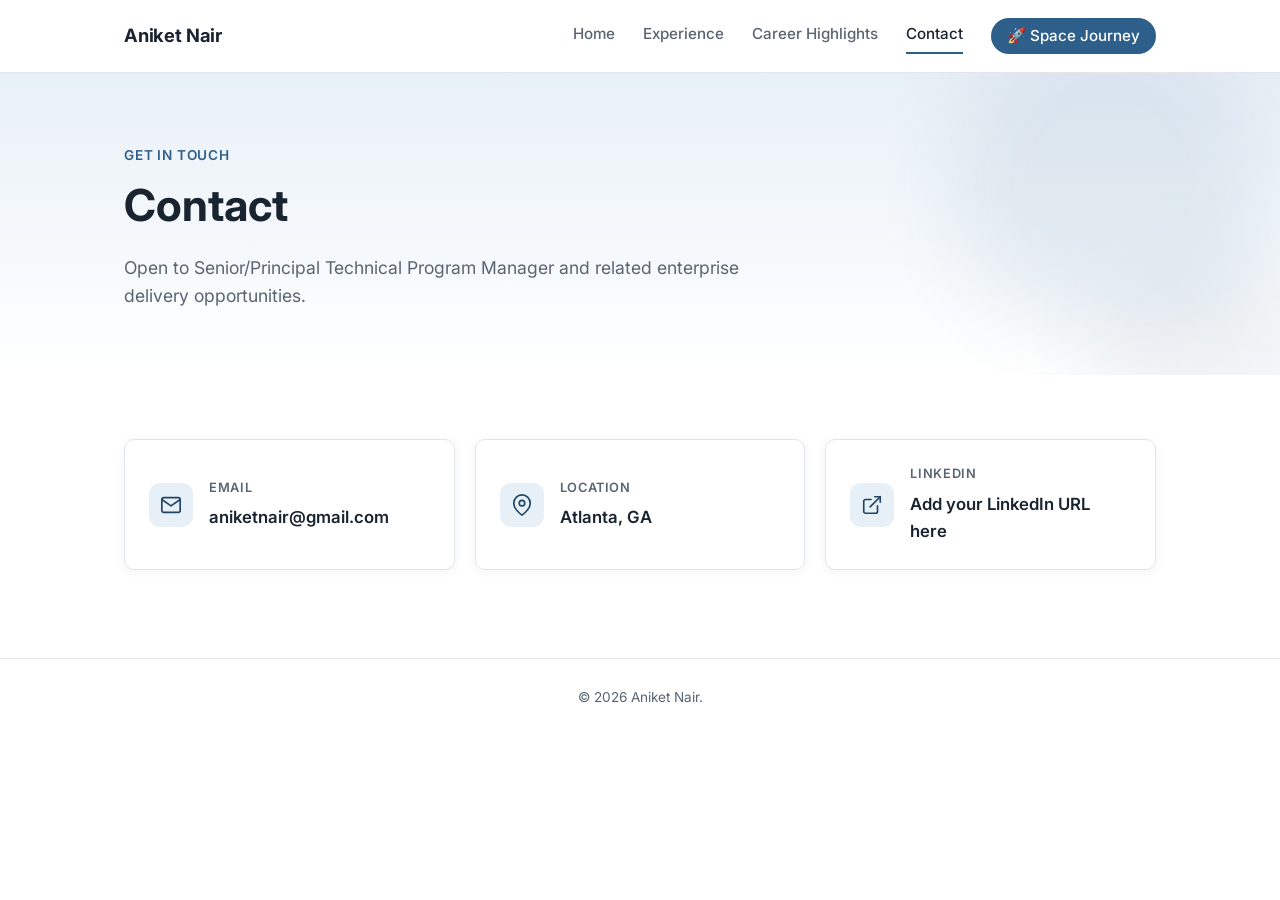
==== contact.html @ 4efb464c "Initial commit: career website (space journey + classic resume)" ====
<!doctype html>
<html lang="en">
<head>
  <meta charset="UTF-8" />
  <meta name="viewport" content="width=device-width, initial-scale=1.0" />
  <title>Contact — Aniket Nair</title>
  <meta name="description" content="Get in touch with Aniket Nair." />
  <link rel="preconnect" href="https://fonts.googleapis.com" />
  <link rel="preconnect" href="https://fonts.gstatic.com" crossorigin />
  <link href="https://fonts.googleapis.com/css2?family=Inter:wght@400;500;600;700&display=swap" rel="stylesheet" />
  <link rel="stylesheet" href="css/style.css" />
</head>
<body>

  <header class="site-header">
    <div class="container header-inner">
      <a href="resume.html" class="brand">Aniket Nair</a>
      <nav class="site-nav" id="siteNav">
        <a href="resume.html">Home</a>
        <a href="experience.html">Experience</a>
        <a href="highlights.html">Career Highlights</a>
        <a href="contact.html" class="active">Contact</a>
        <a href="index.html" class="nav-cta">🚀 Space Journey</a>
      </nav>
      <button class="nav-toggle" id="navToggle" aria-label="Toggle navigation">&#9776;</button>
    </div>
  </header>

  <section class="page-header">
    <svg class="hero-bg" viewBox="0 0 600 500" xmlns="http://www.w3.org/2000/svg" aria-hidden="true">
      <defs>
        <filter id="headerBlur" x="-50%" y="-50%" width="200%" height="200%">
          <feGaussianBlur stdDeviation="40" />
        </filter>
      </defs>
      <circle cx="440" cy="100" r="150" fill="#2e5f8a" opacity="0.16" filter="url(#headerBlur)" />
      <circle cx="540" cy="280" r="110" fill="#1f4566" opacity="0.10" filter="url(#headerBlur)" />
    </svg>
    <div class="container">
      <p class="eyebrow">Get in touch</p>
      <h1>Contact</h1>
      <p class="lede">Open to Senior/Principal Technical Program Manager and related enterprise delivery opportunities.</p>
    </div>
  </section>

  <section class="section">
    <div class="container contact-grid">
      <a class="contact-card" href="mailto:aniketnair@gmail.com">
        <div class="contact-icon" aria-hidden="true">
          <svg viewBox="0 0 24 24" fill="none" stroke="currentColor" stroke-width="1.8" stroke-linecap="round" stroke-linejoin="round"><path d="M4 4h16c1.1 0 2 .9 2 2v12c0 1.1-.9 2-2 2H4c-1.1 0-2-.9-2-2V6c0-1.1.9-2 2-2z"/><polyline points="22 6 12 13 2 6"/></svg>
        </div>
        <div class="contact-card-text">
          <span class="contact-label">Email</span>
          <span class="contact-value">aniketnair@gmail.com</span>
        </div>
      </a>
      <div class="contact-card">
        <div class="contact-icon" aria-hidden="true">
          <svg viewBox="0 0 24 24" fill="none" stroke="currentColor" stroke-width="1.8" stroke-linecap="round" stroke-linejoin="round"><path d="M21 10c0 7-9 13-9 13s-9-6-9-13a9 9 0 0 1 18 0z"/><circle cx="12" cy="10" r="3"/></svg>
        </div>
        <div class="contact-card-text">
          <span class="contact-label">Location</span>
          <span class="contact-value">Atlanta, GA</span>
        </div>
      </div>
      <div class="contact-card">
        <div class="contact-icon" aria-hidden="true">
          <svg viewBox="0 0 24 24" fill="none" stroke="currentColor" stroke-width="1.8" stroke-linecap="round" stroke-linejoin="round"><path d="M18 13v6a2 2 0 0 1-2 2H5a2 2 0 0 1-2-2V8a2 2 0 0 1 2-2h6"/><polyline points="15 3 21 3 21 9"/><line x1="10" y1="14" x2="21" y2="3"/></svg>
        </div>
        <div class="contact-card-text">
          <span class="contact-label">LinkedIn</span>
          <span class="contact-value">Add your LinkedIn URL here</span>
        </div>
      </div>
    </div>
  </section>

  <footer class="site-footer">
    <div class="container">
      <p>&copy; 2026 Aniket Nair.</p>
    </div>
  </footer>

  <script src="js/main.js"></script>
</body>
</html>
---- css/style.css ----
/* ============================================================
   Aniket Nair — Career Website
   ============================================================ */

:root {
  --accent: #2e5f8a;
  --accent-dark: #1f4566;
  --accent-soft: #e8f0f7;
  --ink: #1a2430;
  --muted: #5a6472;
  --bg: #ffffff;
  --bg-soft: #f6f8fa;
  --border: #e2e6eb;
  --radius: 10px;
  --shadow: 0 2px 10px rgba(23, 43, 64, 0.06);
  --shadow-hover: 0 8px 24px rgba(23, 43, 64, 0.10);
  --max-width: 1080px;
  --font: "Inter", -apple-system, BlinkMacSystemFont, "Segoe UI", Roboto,
    Helvetica, Arial, sans-serif;
}

* {
  box-sizing: border-box;
}

html {
  scroll-behavior: smooth;
}

body {
  margin: 0;
  font-family: var(--font);
  color: var(--ink);
  background: var(--bg);
  line-height: 1.6;
  -webkit-font-smoothing: antialiased;
}

img {
  max-width: 100%;
  display: block;
}

a {
  color: var(--accent);
  text-decoration: none;
}

a:hover {
  color: var(--accent-dark);
}

h1, h2, h3 {
  line-height: 1.2;
  margin: 0 0 0.5em;
  font-weight: 700;
  color: var(--ink);
}

h1 {
  font-size: clamp(2rem, 4vw, 2.75rem);
}

h2 {
  font-size: clamp(1.4rem, 2.6vw, 1.8rem);
}

h3 {
  font-size: 1.1rem;
}

p {
  margin: 0 0 1em;
  color: var(--muted);
}

.container {
  max-width: var(--max-width);
  margin: 0 auto;
  padding: 0 24px;
}

/* ---------- Header / Nav ---------- */

.site-header {
  border-bottom: 1px solid var(--border);
  background: var(--bg);
  position: sticky;
  top: 0;
  z-index: 20;
}

.header-inner {
  display: flex;
  align-items: center;
  justify-content: space-between;
  height: 72px;
}

.brand {
  font-weight: 700;
  font-size: 1.15rem;
  color: var(--ink);
  letter-spacing: -0.01em;
}

.brand:hover {
  color: var(--accent);
}

.site-nav {
  display: flex;
  gap: 28px;
}

.site-nav a {
  color: var(--muted);
  font-weight: 500;
  font-size: 0.95rem;
  padding: 4px 0;
  border-bottom: 2px solid transparent;
}

.site-nav a:hover,
.site-nav a.active {
  color: var(--ink);
  border-bottom-color: var(--accent);
}

.site-nav a.nav-cta {
  background: var(--accent);
  color: #fff;
  border-radius: 999px;
  padding: 6px 16px;
  border-bottom: none;
}

.site-nav a.nav-cta:hover {
  background: var(--accent-dark);
  color: #fff;
}

.nav-toggle {
  display: none;
  background: none;
  border: 1px solid var(--border);
  border-radius: 8px;
  width: 40px;
  height: 40px;
  font-size: 1.1rem;
  cursor: pointer;
  color: var(--ink);
}

/* ---------- Hero ---------- */

.hero {
  padding: 88px 0 64px;
  background: linear-gradient(180deg, var(--accent-soft) 0%, var(--bg) 100%);
  position: relative;
  overflow: hidden;
}

.hero-bg {
  position: absolute;
  top: 0;
  right: 0;
  width: 640px;
  max-width: 60%;
  height: auto;
  opacity: 0.55;
  pointer-events: none;
  z-index: 0;
}

.hero-inner {
  position: relative;
  z-index: 1;
  display: flex;
  align-items: center;
  gap: 48px;
  justify-content: space-between;
}

.hero-text {
  flex: 1;
  min-width: 0;
}

.avatar-monogram {
  flex-shrink: 0;
  width: 148px;
  height: 148px;
  border-radius: 50%;
  background: linear-gradient(135deg, var(--accent) 0%, var(--accent-dark) 100%);
  color: #fff;
  display: flex;
  align-items: center;
  justify-content: center;
  font-size: 2.75rem;
  font-weight: 700;
  letter-spacing: 0.02em;
  box-shadow: 0 12px 32px rgba(31, 69, 102, 0.28);
  border: 4px solid #fff;
}

.eyebrow {
  color: var(--accent);
  font-weight: 600;
  font-size: 0.85rem;
  letter-spacing: 0.06em;
  text-transform: uppercase;
  margin: 0 0 12px;
}

.hero h1 {
  margin-bottom: 16px;
}

.lede {
  font-size: 1.1rem;
  max-width: 640px;
  color: var(--muted);
}

.hero-actions {
  display: flex;
  gap: 14px;
  margin-top: 28px;
  flex-wrap: wrap;
}

.btn {
  display: inline-block;
  padding: 12px 24px;
  border-radius: 8px;
  font-weight: 600;
  font-size: 0.95rem;
  border: 1px solid transparent;
}

.btn-primary {
  background: var(--accent);
  color: #fff;
}

.btn-primary:hover {
  background: var(--accent-dark);
  color: #fff;
}

.btn-secondary {
  background: transparent;
  color: var(--accent-dark);
  border-color: var(--accent);
}

.btn-secondary:hover {
  background: var(--accent-soft);
  color: var(--accent-dark);
}

/* ---------- Sections ---------- */

.section {
  padding: 64px 0;
}

.section-soft {
  background: var(--bg-soft);
}

.page-header {
  padding: 72px 0 48px;
  background: linear-gradient(180deg, var(--accent-soft) 0%, var(--bg) 100%);
  position: relative;
  overflow: hidden;
}

.page-header .container {
  position: relative;
  z-index: 1;
}

/* ---------- Grids / Cards ---------- */

.grid-3 {
  display: grid;
  grid-template-columns: repeat(3, 1fr);
  gap: 20px;
}

.grid-2 {
  display: grid;
  grid-template-columns: repeat(2, 1fr);
  gap: 20px;
}

.card {
  background: var(--bg);
  border: 1px solid var(--border);
  border-radius: var(--radius);
  padding: 24px;
  box-shadow: var(--shadow);
}

.card h3 {
  color: var(--accent-dark);
}

.card p {
  margin-bottom: 0;
  font-size: 0.95rem;
}

.icon-badge {
  width: 48px;
  height: 48px;
  border-radius: 12px;
  background: var(--accent-soft);
  color: var(--accent-dark);
  display: flex;
  align-items: center;
  justify-content: center;
  margin-bottom: 16px;
}

.icon-badge svg {
  width: 24px;
  height: 24px;
}

.icon-badge-sm {
  width: 36px;
  height: 36px;
  border-radius: 9px;
}

.icon-badge-sm svg {
  width: 18px;
  height: 18px;
}

.about-grid {
  display: grid;
  grid-template-columns: 1.4fr 1fr;
  gap: 48px;
  align-items: start;
}

.facts {
  display: flex;
  flex-direction: column;
  gap: 20px;
}

.fact {
  background: var(--bg);
  border: 1px solid var(--border);
  border-radius: var(--radius);
  padding: 18px 20px;
  display: flex;
  align-items: center;
  gap: 16px;
  box-shadow: var(--shadow);
}

.fact-text {
  display: flex;
  flex-direction: column;
}

.fact-icon {
  flex-shrink: 0;
  width: 40px;
  height: 40px;
  border-radius: 10px;
  background: var(--accent-soft);
  color: var(--accent-dark);
  display: flex;
  align-items: center;
  justify-content: center;
}

.fact-icon svg {
  width: 20px;
  height: 20px;
}

.fact-num {
  font-size: 1.6rem;
  font-weight: 700;
  color: var(--accent-dark);
}

.fact-label {
  color: var(--muted);
  font-size: 0.85rem;
}

/* ---------- Timeline (Experience) ---------- */

.timeline {
  position: relative;
  padding-left: 28px;
  border-left: 2px solid var(--border);
}

.timeline-item {
  position: relative;
  padding-bottom: 40px;
}

.timeline-item:last-child {
  padding-bottom: 0;
}

.timeline-marker {
  position: absolute;
  left: -34px;
  top: 4px;
  width: 12px;
  height: 12px;
  border-radius: 50%;
  background: var(--accent);
  border: 3px solid var(--accent-soft);
}

.timeline-marker-icon {
  position: absolute;
  left: -45px;
  top: -8px;
  width: 34px;
  height: 34px;
  border-radius: 50%;
  background: var(--bg);
  border: 2px solid var(--accent);
  color: var(--accent-dark);
  display: flex;
  align-items: center;
  justify-content: center;
}

.timeline-marker-icon svg {
  width: 16px;
  height: 16px;
}

.timeline-item-muted .timeline-marker-icon {
  border-color: var(--muted);
  color: var(--muted);
}

.timeline-head {
  display: flex;
  align-items: baseline;
  justify-content: space-between;
  flex-wrap: wrap;
  gap: 8px;
}

.timeline-date {
  color: var(--muted);
  font-size: 0.85rem;
  font-weight: 600;
  white-space: nowrap;
}

.timeline-org {
  color: var(--accent-dark);
  font-weight: 600;
  margin-bottom: 10px;
  font-size: 0.95rem;
}

.timeline-content ul {
  margin: 0;
  padding-left: 20px;
}

.timeline-content li {
  color: var(--muted);
  margin-bottom: 8px;
  font-size: 0.95rem;
}

.timeline-item-muted .timeline-marker {
  background: var(--muted);
}

/* ---------- Tags ---------- */

.tags {
  display: flex;
  flex-wrap: wrap;
  gap: 10px;
}

.tag {
  background: var(--accent-soft);
  color: var(--accent-dark);
  border-radius: 999px;
  padding: 8px 16px;
  font-size: 0.85rem;
  font-weight: 600;
}

/* ---------- Projects (Highlights) ---------- */

.project-grid {
  display: grid;
  grid-template-columns: repeat(2, 1fr);
  gap: 24px;
}

.project-card {
  background: var(--bg);
  border: 1px solid var(--border);
  border-left: 4px solid var(--accent);
  border-radius: var(--radius);
  padding: 26px;
  box-shadow: var(--shadow);
  transition: box-shadow 0.15s ease, transform 0.15s ease;
}

.project-card:hover {
  box-shadow: var(--shadow-hover);
  transform: translateY(-2px);
}

.project-card-head {
  display: flex;
  align-items: center;
  gap: 14px;
  margin-bottom: 6px;
}

.project-card-head h3 {
  margin: 0;
}

.project-meta {
  color: var(--accent);
  font-weight: 600;
  font-size: 0.82rem;
  text-transform: uppercase;
  letter-spacing: 0.04em;
  margin-bottom: 10px;
}

.project-card p:last-child {
  margin-bottom: 0;
  font-size: 0.95rem;
}

/* ---------- Contact ---------- */

.contact-grid {
  display: grid;
  grid-template-columns: repeat(3, 1fr);
  gap: 20px;
}

.contact-card {
  display: flex;
  align-items: center;
  gap: 16px;
  background: var(--bg);
  border: 1px solid var(--border);
  border-radius: var(--radius);
  padding: 24px;
  box-shadow: var(--shadow);
}

.contact-card-text {
  display: flex;
  flex-direction: column;
  gap: 6px;
}

.contact-icon {
  flex-shrink: 0;
  width: 44px;
  height: 44px;
  border-radius: 11px;
  background: var(--accent-soft);
  color: var(--accent-dark);
  display: flex;
  align-items: center;
  justify-content: center;
}

.contact-icon svg {
  width: 22px;
  height: 22px;
}

a.contact-card:hover {
  box-shadow: var(--shadow-hover);
  border-color: var(--accent);
}

.contact-label {
  color: var(--muted);
  font-size: 0.8rem;
  text-transform: uppercase;
  letter-spacing: 0.05em;
  font-weight: 600;
}

.contact-value {
  color: var(--ink);
  font-weight: 600;
  font-size: 1.05rem;
}

/* ---------- Footer ---------- */

.site-footer {
  border-top: 1px solid var(--border);
  padding: 28px 0;
  margin-top: 24px;
}

.site-footer p {
  margin: 0;
  color: var(--muted);
  font-size: 0.85rem;
  text-align: center;
}

/* ---------- Responsive ---------- */

@media (max-width: 860px) {
  .about-grid,
  .grid-3,
  .grid-2,
  .project-grid,
  .contact-grid {
    grid-template-columns: 1fr;
  }

  .hero-inner {
    flex-direction: column-reverse;
    text-align: center;
    gap: 24px;
  }

  .hero-actions {
    justify-content: center;
  }

  .lede {
    max-width: none;
  }

  .avatar-monogram {
    width: 104px;
    height: 104px;
    font-size: 2rem;
  }

  .hero-bg {
    width: 420px;
  }

  .nav-toggle {
    display: inline-block;
  }

  .site-nav {
    position: absolute;
    top: 72px;
    left: 0;
    right: 0;
    background: var(--bg);
    border-bottom: 1px solid var(--border);
    flex-direction: column;
    gap: 0;
    padding: 8px 24px 16px;
    display: none;
  }

  .site-nav.open {
    display: flex;
  }

  .site-nav a {
    padding: 10px 0;
    border-bottom: 1px solid var(--border);
  }
}
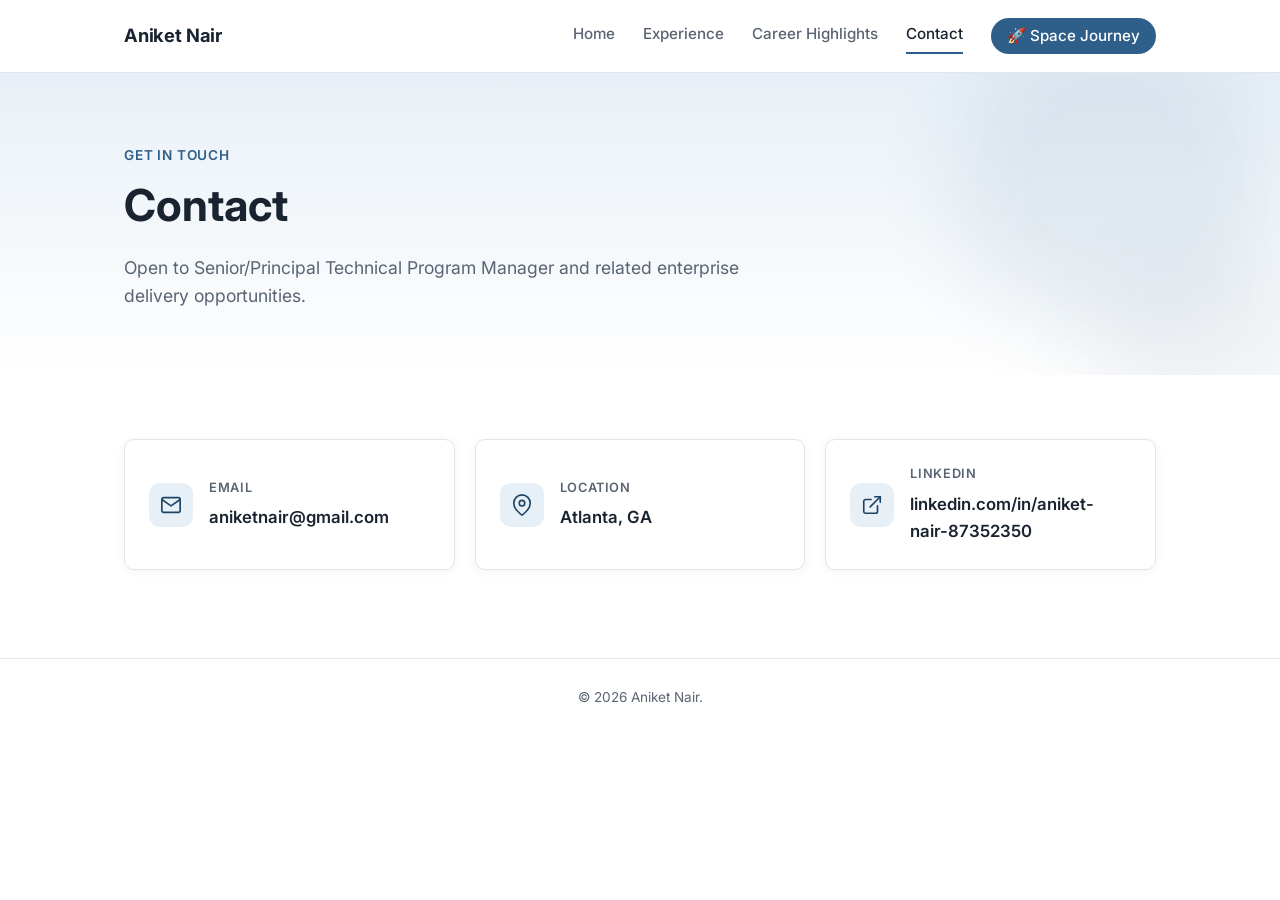
==== commit 159b386d: "Add LinkedIn link to contact page and space journey beacon" ====
--- a/contact.html
+++ b/contact.html
@@ -63,15 +63,15 @@
           <span class="contact-value">Atlanta, GA</span>
         </div>
       </div>
-      <div class="contact-card">
+      <a class="contact-card" href="https://www.linkedin.com/in/aniket-nair-87352350" target="_blank" rel="noopener">
         <div class="contact-icon" aria-hidden="true">
           <svg viewBox="0 0 24 24" fill="none" stroke="currentColor" stroke-width="1.8" stroke-linecap="round" stroke-linejoin="round"><path d="M18 13v6a2 2 0 0 1-2 2H5a2 2 0 0 1-2-2V8a2 2 0 0 1 2-2h6"/><polyline points="15 3 21 3 21 9"/><line x1="10" y1="14" x2="21" y2="3"/></svg>
         </div>
         <div class="contact-card-text">
           <span class="contact-label">LinkedIn</span>
-          <span class="contact-value">Add your LinkedIn URL here</span>
+          <span class="contact-value">linkedin.com/in/aniket-nair-87352350</span>
         </div>
-      </div>
+      </a>
     </div>
   </section>
 
